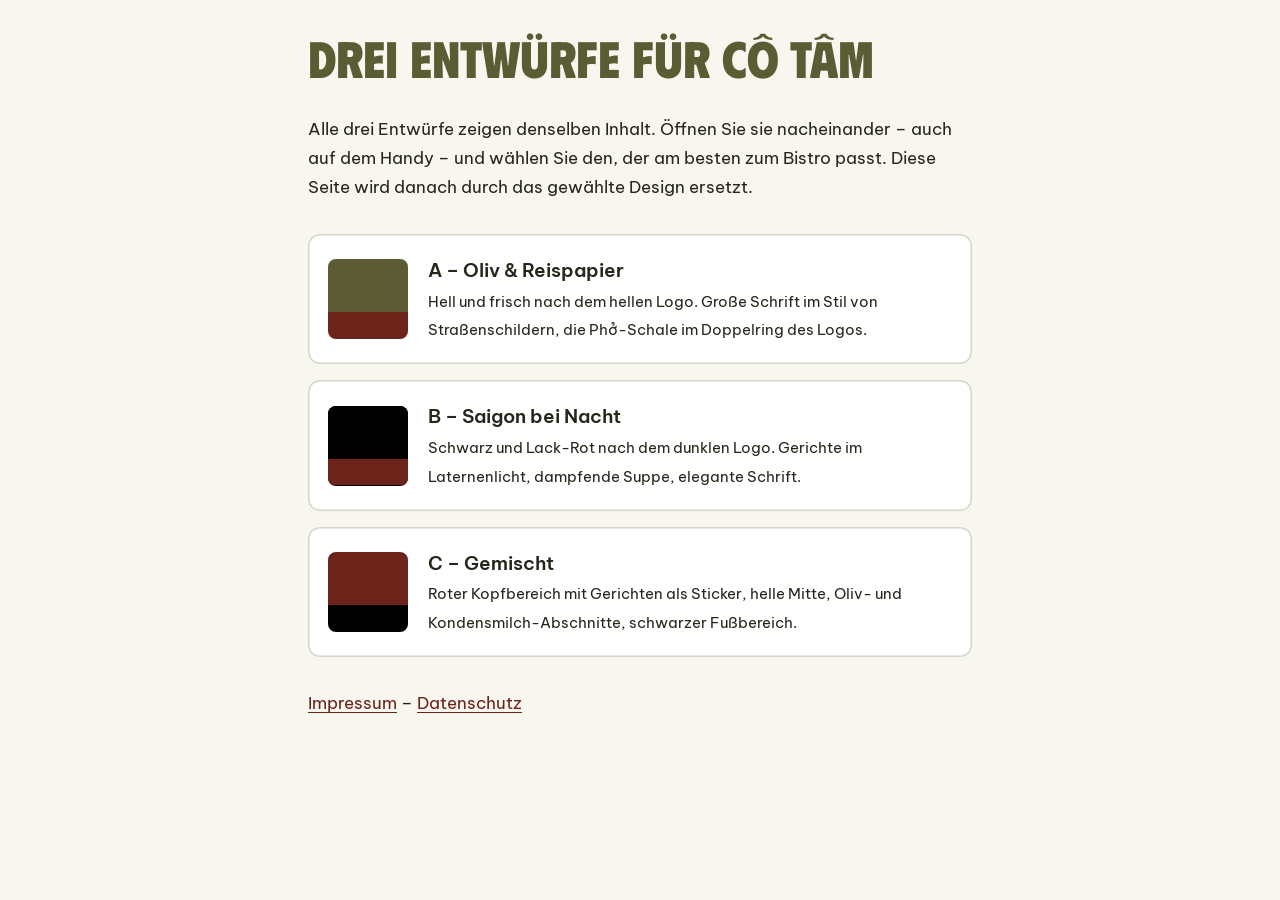
==== index.html @ cb51f231 "first commit" ====
<!DOCTYPE html>
<html lang="de">
<head>
  <meta charset="utf-8">
  <meta name="viewport" content="width=device-width, initial-scale=1">
  <title>Cô Tâm – Designauswahl</title>
  <meta name="robots" content="noindex">
  <link rel="icon" href="shared/img/brand/favicon.png">
  <link rel="stylesheet" href="shared/fonts/fonts.css">
  <link rel="stylesheet" href="shared/legal.css">
  <style>
    .choices { list-style: none; padding: 0; margin: 2rem 0; display: grid; gap: 1rem; }
    .choices a { display: grid; grid-template-columns: 5rem 1fr; gap: 1.25rem; align-items: center; padding: 1.25rem; background: #fff; border-radius: 12px; text-decoration: none; color: inherit; box-shadow: inset 0 0 0 1.5px rgb(92 92 52 / .25); }
    .choices a:hover { box-shadow: inset 0 0 0 2px #5C5C34; }
    .swatch { height: 5rem; border-radius: 8px; display: grid; grid-template-rows: 2fr 1fr; overflow: hidden; }
    .choices strong { display: block; font-size: 1.2rem; color: #26261A; }
    .choices span.desc { font-size: .95rem; }
  </style>
</head>
<body>
  <main class="wrap">
    <h1>Drei Entwürfe für Cô Tâm</h1>
    <p>Alle drei Entwürfe zeigen denselben Inhalt. Öffnen Sie sie nacheinander – auch auf dem Handy – und wählen Sie den, der am besten zum Bistro passt. Diese Seite wird danach durch das gewählte Design ersetzt.</p>
    <ul class="choices">
      <li><a href="design-a-olive/">
        <span class="swatch" style="background:#F1F2E6"><i style="background:#5C5C34"></i><i style="background:#6B231A"></i></span>
        <span><strong>A – Oliv &amp; Reispapier</strong><span class="desc">Hell und frisch nach dem hellen Logo. Große Schrift im Stil von Straßenschildern, die Phở-Schale im Doppelring des Logos.</span></span>
      </a></li>
      <li><a href="design-b-dark/">
        <span class="swatch" style="background:#000"><i style="background:#000"></i><i style="background:#6B231A"></i></span>
        <span><strong>B – Saigon bei Nacht</strong><span class="desc">Schwarz und Lack-Rot nach dem dunklen Logo. Gerichte im Laternenlicht, dampfende Suppe, elegante Schrift.</span></span>
      </a></li>
      <li><a href="design-c-mixed/">
        <span class="swatch" style="background:#FBFAF6"><i style="background:#6B231A"></i><i style="background:#000"></i></span>
        <span><strong>C – Gemischt</strong><span class="desc">Roter Kopfbereich mit Gerichten als Sticker, helle Mitte, Oliv- und Kondensmilch-Abschnitte, schwarzer Fußbereich.</span></span>
      </a></li>
    </ul>
    <p><a href="impressum.html">Impressum</a> – <a href="datenschutz.html">Datenschutz</a></p>
  </main>
</body>
</html>
---- shared/fonts/fonts.css ----
/* Self-hosted webfonts (SIL Open Font License) — no external requests (DSGVO). */
@font-face { font-family: 'Alegreya'; font-style: italic; font-weight: 400; font-display: swap; src: url('./alegreya-latin-400-italic.woff2') format('woff2'); unicode-range: U+0000-00FF, U+0131, U+0152-0153, U+02BB-02BC, U+02C6, U+02DA, U+02DC, U+0304, U+0308, U+0329, U+2000-206F, U+20AC, U+2122, U+2191, U+2193, U+2212, U+2215, U+FEFF, U+FFFD; }
@font-face { font-family: 'Alegreya'; font-style: italic; font-weight: 400; font-display: swap; src: url('./alegreya-vietnamese-400-italic.woff2') format('woff2'); unicode-range: U+0102-0103, U+0110-0111, U+0128-0129, U+0168-0169, U+01A0-01A1, U+01AF-01B0, U+0300-0301, U+0303-0304, U+0308-0309, U+0323, U+0329, U+1EA0-1EF9, U+20AB; }
@font-face { font-family: 'Alegreya'; font-style: normal; font-weight: 400; font-display: swap; src: url('./alegreya-latin-400-normal.woff2') format('woff2'); unicode-range: U+0000-00FF, U+0131, U+0152-0153, U+02BB-02BC, U+02C6, U+02DA, U+02DC, U+0304, U+0308, U+0329, U+2000-206F, U+20AC, U+2122, U+2191, U+2193, U+2212, U+2215, U+FEFF, U+FFFD; }
@font-face { font-family: 'Alegreya'; font-style: normal; font-weight: 400; font-display: swap; src: url('./alegreya-vietnamese-400-normal.woff2') format('woff2'); unicode-range: U+0102-0103, U+0110-0111, U+0128-0129, U+0168-0169, U+01A0-01A1, U+01AF-01B0, U+0300-0301, U+0303-0304, U+0308-0309, U+0323, U+0329, U+1EA0-1EF9, U+20AB; }
@font-face { font-family: 'Alegreya'; font-style: normal; font-weight: 700; font-display: swap; src: url('./alegreya-latin-700-normal.woff2') format('woff2'); unicode-range: U+0000-00FF, U+0131, U+0152-0153, U+02BB-02BC, U+02C6, U+02DA, U+02DC, U+0304, U+0308, U+0329, U+2000-206F, U+20AC, U+2122, U+2191, U+2193, U+2212, U+2215, U+FEFF, U+FFFD; }
@font-face { font-family: 'Alegreya'; font-style: normal; font-weight: 700; font-display: swap; src: url('./alegreya-vietnamese-700-normal.woff2') format('woff2'); unicode-range: U+0102-0103, U+0110-0111, U+0128-0129, U+0168-0169, U+01A0-01A1, U+01AF-01B0, U+0300-0301, U+0303-0304, U+0308-0309, U+0323, U+0329, U+1EA0-1EF9, U+20AB; }
@font-face { font-family: 'Alegreya Sans'; font-style: normal; font-weight: 400; font-display: swap; src: url('./alegreya-sans-latin-400-normal.woff2') format('woff2'); unicode-range: U+0000-00FF, U+0131, U+0152-0153, U+02BB-02BC, U+02C6, U+02DA, U+02DC, U+0304, U+0308, U+0329, U+2000-206F, U+20AC, U+2122, U+2191, U+2193, U+2212, U+2215, U+FEFF, U+FFFD; }
@font-face { font-family: 'Alegreya Sans'; font-style: normal; font-weight: 400; font-display: swap; src: url('./alegreya-sans-vietnamese-400-normal.woff2') format('woff2'); unicode-range: U+0102-0103, U+0110-0111, U+0128-0129, U+0168-0169, U+01A0-01A1, U+01AF-01B0, U+0300-0301, U+0303-0304, U+0308-0309, U+0323, U+0329, U+1EA0-1EF9, U+20AB; }
@font-face { font-family: 'Alegreya Sans'; font-style: normal; font-weight: 500; font-display: swap; src: url('./alegreya-sans-latin-500-normal.woff2') format('woff2'); unicode-range: U+0000-00FF, U+0131, U+0152-0153, U+02BB-02BC, U+02C6, U+02DA, U+02DC, U+0304, U+0308, U+0329, U+2000-206F, U+20AC, U+2122, U+2191, U+2193, U+2212, U+2215, U+FEFF, U+FFFD; }
@font-face { font-family: 'Alegreya Sans'; font-style: normal; font-weight: 500; font-display: swap; src: url('./alegreya-sans-vietnamese-500-normal.woff2') format('woff2'); unicode-range: U+0102-0103, U+0110-0111, U+0128-0129, U+0168-0169, U+01A0-01A1, U+01AF-01B0, U+0300-0301, U+0303-0304, U+0308-0309, U+0323, U+0329, U+1EA0-1EF9, U+20AB; }
@font-face { font-family: 'Alegreya Sans'; font-style: normal; font-weight: 700; font-display: swap; src: url('./alegreya-sans-latin-700-normal.woff2') format('woff2'); unicode-range: U+0000-00FF, U+0131, U+0152-0153, U+02BB-02BC, U+02C6, U+02DA, U+02DC, U+0304, U+0308, U+0329, U+2000-206F, U+20AC, U+2122, U+2191, U+2193, U+2212, U+2215, U+FEFF, U+FFFD; }
@font-face { font-family: 'Alegreya Sans'; font-style: normal; font-weight: 700; font-display: swap; src: url('./alegreya-sans-vietnamese-700-normal.woff2') format('woff2'); unicode-range: U+0102-0103, U+0110-0111, U+0128-0129, U+0168-0169, U+01A0-01A1, U+01AF-01B0, U+0300-0301, U+0303-0304, U+0308-0309, U+0323, U+0329, U+1EA0-1EF9, U+20AB; }
@font-face { font-family: 'Be Vietnam Pro'; font-style: italic; font-weight: 400; font-display: swap; src: url('./be-vietnam-pro-latin-400-italic.woff2') format('woff2'); unicode-range: U+0000-00FF, U+0131, U+0152-0153, U+02BB-02BC, U+02C6, U+02DA, U+02DC, U+0304, U+0308, U+0329, U+2000-206F, U+20AC, U+2122, U+2191, U+2193, U+2212, U+2215, U+FEFF, U+FFFD; }
@font-face { font-family: 'Be Vietnam Pro'; font-style: italic; font-weight: 400; font-display: swap; src: url('./be-vietnam-pro-vietnamese-400-italic.woff2') format('woff2'); unicode-range: U+0102-0103, U+0110-0111, U+0128-0129, U+0168-0169, U+01A0-01A1, U+01AF-01B0, U+0300-0301, U+0303-0304, U+0308-0309, U+0323, U+0329, U+1EA0-1EF9, U+20AB; }
@font-face { font-family: 'Be Vietnam Pro'; font-style: normal; font-weight: 400; font-display: swap; src: url('./be-vietnam-pro-latin-400-normal.woff2') format('woff2'); unicode-range: U+0000-00FF, U+0131, U+0152-0153, U+02BB-02BC, U+02C6, U+02DA, U+02DC, U+0304, U+0308, U+0329, U+2000-206F, U+20AC, U+2122, U+2191, U+2193, U+2212, U+2215, U+FEFF, U+FFFD; }
@font-face { font-family: 'Be Vietnam Pro'; font-style: normal; font-weight: 400; font-display: swap; src: url('./be-vietnam-pro-vietnamese-400-normal.woff2') format('woff2'); unicode-range: U+0102-0103, U+0110-0111, U+0128-0129, U+0168-0169, U+01A0-01A1, U+01AF-01B0, U+0300-0301, U+0303-0304, U+0308-0309, U+0323, U+0329, U+1EA0-1EF9, U+20AB; }
@font-face { font-family: 'Be Vietnam Pro'; font-style: normal; font-weight: 600; font-display: swap; src: url('./be-vietnam-pro-latin-600-normal.woff2') format('woff2'); unicode-range: U+0000-00FF, U+0131, U+0152-0153, U+02BB-02BC, U+02C6, U+02DA, U+02DC, U+0304, U+0308, U+0329, U+2000-206F, U+20AC, U+2122, U+2191, U+2193, U+2212, U+2215, U+FEFF, U+FFFD; }
@font-face { font-family: 'Be Vietnam Pro'; font-style: normal; font-weight: 600; font-display: swap; src: url('./be-vietnam-pro-vietnamese-600-normal.woff2') format('woff2'); unicode-range: U+0102-0103, U+0110-0111, U+0128-0129, U+0168-0169, U+01A0-01A1, U+01AF-01B0, U+0300-0301, U+0303-0304, U+0308-0309, U+0323, U+0329, U+1EA0-1EF9, U+20AB; }
@font-face { font-family: 'Bricolage Grotesque'; font-style: normal; font-weight: 600; font-display: swap; src: url('./bricolage-grotesque-latin-600-normal.woff2') format('woff2'); unicode-range: U+0000-00FF, U+0131, U+0152-0153, U+02BB-02BC, U+02C6, U+02DA, U+02DC, U+0304, U+0308, U+0329, U+2000-206F, U+20AC, U+2122, U+2191, U+2193, U+2212, U+2215, U+FEFF, U+FFFD; }
@font-face { font-family: 'Bricolage Grotesque'; font-style: normal; font-weight: 600; font-display: swap; src: url('./bricolage-grotesque-vietnamese-600-normal.woff2') format('woff2'); unicode-range: U+0102-0103, U+0110-0111, U+0128-0129, U+0168-0169, U+01A0-01A1, U+01AF-01B0, U+0300-0301, U+0303-0304, U+0308-0309, U+0323, U+0329, U+1EA0-1EF9, U+20AB; }
@font-face { font-family: 'Bricolage Grotesque'; font-style: normal; font-weight: 800; font-display: swap; src: url('./bricolage-grotesque-latin-800-normal.woff2') format('woff2'); unicode-range: U+0000-00FF, U+0131, U+0152-0153, U+02BB-02BC, U+02C6, U+02DA, U+02DC, U+0304, U+0308, U+0329, U+2000-206F, U+20AC, U+2122, U+2191, U+2193, U+2212, U+2215, U+FEFF, U+FFFD; }
@font-face { font-family: 'Bricolage Grotesque'; font-style: normal; font-weight: 800; font-display: swap; src: url('./bricolage-grotesque-vietnamese-800-normal.woff2') format('woff2'); unicode-range: U+0102-0103, U+0110-0111, U+0128-0129, U+0168-0169, U+01A0-01A1, U+01AF-01B0, U+0300-0301, U+0303-0304, U+0308-0309, U+0323, U+0329, U+1EA0-1EF9, U+20AB; }
@font-face { font-family: 'Literata'; font-style: italic; font-weight: 400; font-display: swap; src: url('./literata-latin-400-italic.woff2') format('woff2'); unicode-range: U+0000-00FF, U+0131, U+0152-0153, U+02BB-02BC, U+02C6, U+02DA, U+02DC, U+0304, U+0308, U+0329, U+2000-206F, U+20AC, U+2122, U+2191, U+2193, U+2212, U+2215, U+FEFF, U+FFFD; }
@font-face { font-family: 'Literata'; font-style: italic; font-weight: 400; font-display: swap; src: url('./literata-vietnamese-400-italic.woff2') format('woff2'); unicode-range: U+0102-0103, U+0110-0111, U+0128-0129, U+0168-0169, U+01A0-01A1, U+01AF-01B0, U+0300-0301, U+0303-0304, U+0308-0309, U+0323, U+0329, U+1EA0-1EF9, U+20AB; }
@font-face { font-family: 'Literata'; font-style: normal; font-weight: 400; font-display: swap; src: url('./literata-latin-400-normal.woff2') format('woff2'); unicode-range: U+0000-00FF, U+0131, U+0152-0153, U+02BB-02BC, U+02C6, U+02DA, U+02DC, U+0304, U+0308, U+0329, U+2000-206F, U+20AC, U+2122, U+2191, U+2193, U+2212, U+2215, U+FEFF, U+FFFD; }
@font-face { font-family: 'Literata'; font-style: normal; font-weight: 400; font-display: swap; src: url('./literata-vietnamese-400-normal.woff2') format('woff2'); unicode-range: U+0102-0103, U+0110-0111, U+0128-0129, U+0168-0169, U+01A0-01A1, U+01AF-01B0, U+0300-0301, U+0303-0304, U+0308-0309, U+0323, U+0329, U+1EA0-1EF9, U+20AB; }
@font-face { font-family: 'Literata'; font-style: normal; font-weight: 600; font-display: swap; src: url('./literata-latin-600-normal.woff2') format('woff2'); unicode-range: U+0000-00FF, U+0131, U+0152-0153, U+02BB-02BC, U+02C6, U+02DA, U+02DC, U+0304, U+0308, U+0329, U+2000-206F, U+20AC, U+2122, U+2191, U+2193, U+2212, U+2215, U+FEFF, U+FFFD; }
@font-face { font-family: 'Literata'; font-style: normal; font-weight: 600; font-display: swap; src: url('./literata-vietnamese-600-normal.woff2') format('woff2'); unicode-range: U+0102-0103, U+0110-0111, U+0128-0129, U+0168-0169, U+01A0-01A1, U+01AF-01B0, U+0300-0301, U+0303-0304, U+0308-0309, U+0323, U+0329, U+1EA0-1EF9, U+20AB; }
@font-face { font-family: 'Phudu'; font-style: normal; font-weight: 600; font-display: swap; src: url('./phudu-latin-600-normal.woff2') format('woff2'); unicode-range: U+0000-00FF, U+0131, U+0152-0153, U+02BB-02BC, U+02C6, U+02DA, U+02DC, U+0304, U+0308, U+0329, U+2000-206F, U+20AC, U+2122, U+2191, U+2193, U+2212, U+2215, U+FEFF, U+FFFD; }
@font-face { font-family: 'Phudu'; font-style: normal; font-weight: 600; font-display: swap; src: url('./phudu-vietnamese-600-normal.woff2') format('woff2'); unicode-range: U+0102-0103, U+0110-0111, U+0128-0129, U+0168-0169, U+01A0-01A1, U+01AF-01B0, U+0300-0301, U+0303-0304, U+0308-0309, U+0323, U+0329, U+1EA0-1EF9, U+20AB; }
@font-face { font-family: 'Phudu'; font-style: normal; font-weight: 800; font-display: swap; src: url('./phudu-latin-800-normal.woff2') format('woff2'); unicode-range: U+0000-00FF, U+0131, U+0152-0153, U+02BB-02BC, U+02C6, U+02DA, U+02DC, U+0304, U+0308, U+0329, U+2000-206F, U+20AC, U+2122, U+2191, U+2193, U+2212, U+2215, U+FEFF, U+FFFD; }
@font-face { font-family: 'Phudu'; font-style: normal; font-weight: 800; font-display: swap; src: url('./phudu-vietnamese-800-normal.woff2') format('woff2'); unicode-range: U+0102-0103, U+0110-0111, U+0128-0129, U+0168-0169, U+01A0-01A1, U+01AF-01B0, U+0300-0301, U+0303-0304, U+0308-0309, U+0323, U+0329, U+1EA0-1EF9, U+20AB; }
---- shared/legal.css ----
/* Neutrales Layout für Impressum & Datenschutz (wird nach der Designwahl angepasst). */
:root { --olive: #5C5C34; --oxblood: #6B231A; --paper: #F7F7F0; --ink: #26261A; }
*, *::before, *::after { box-sizing: border-box; }
body { margin: 0; background: var(--paper); color: var(--ink); font: 400 1.0625rem/1.7 'Be Vietnam Pro', system-ui, sans-serif; }
.wrap { max-width: 44rem; margin: 0 auto; padding: 2rem 1.25rem 5rem; }
.back { display: inline-flex; align-items: center; gap: .6rem; color: var(--olive); font-weight: 600; text-decoration: none; margin-bottom: 2.5rem; }
.back::before {
  content: ''; width: 2.5rem; aspect-ratio: 1; background: var(--olive);
  -webkit-mask: url('img/brand/logo-weiss.webp') center / contain no-repeat; mask: url('img/brand/logo-weiss.webp') center / contain no-repeat;
}
h1 { font: 800 clamp(2.2rem, 6vw, 3.2rem)/1 'Phudu', sans-serif; color: var(--olive); margin: 0 0 2rem; }
h2 { font-size: 1.2rem; margin: 2.5rem 0 .5rem; color: var(--olive); }
p, ul { margin: 0 0 1em; }
a { color: var(--oxblood); text-underline-offset: .2em; }
.todo { background: #FFF1B8; padding: 0 .3em; border-radius: 3px; font-style: italic; }
.hint { border-left: 4px solid var(--oxblood); padding: .75rem 1rem; background: #fff; font-size: .95rem; margin-bottom: 2rem; }
:focus-visible { outline: 3px solid var(--oxblood); outline-offset: 3px; }
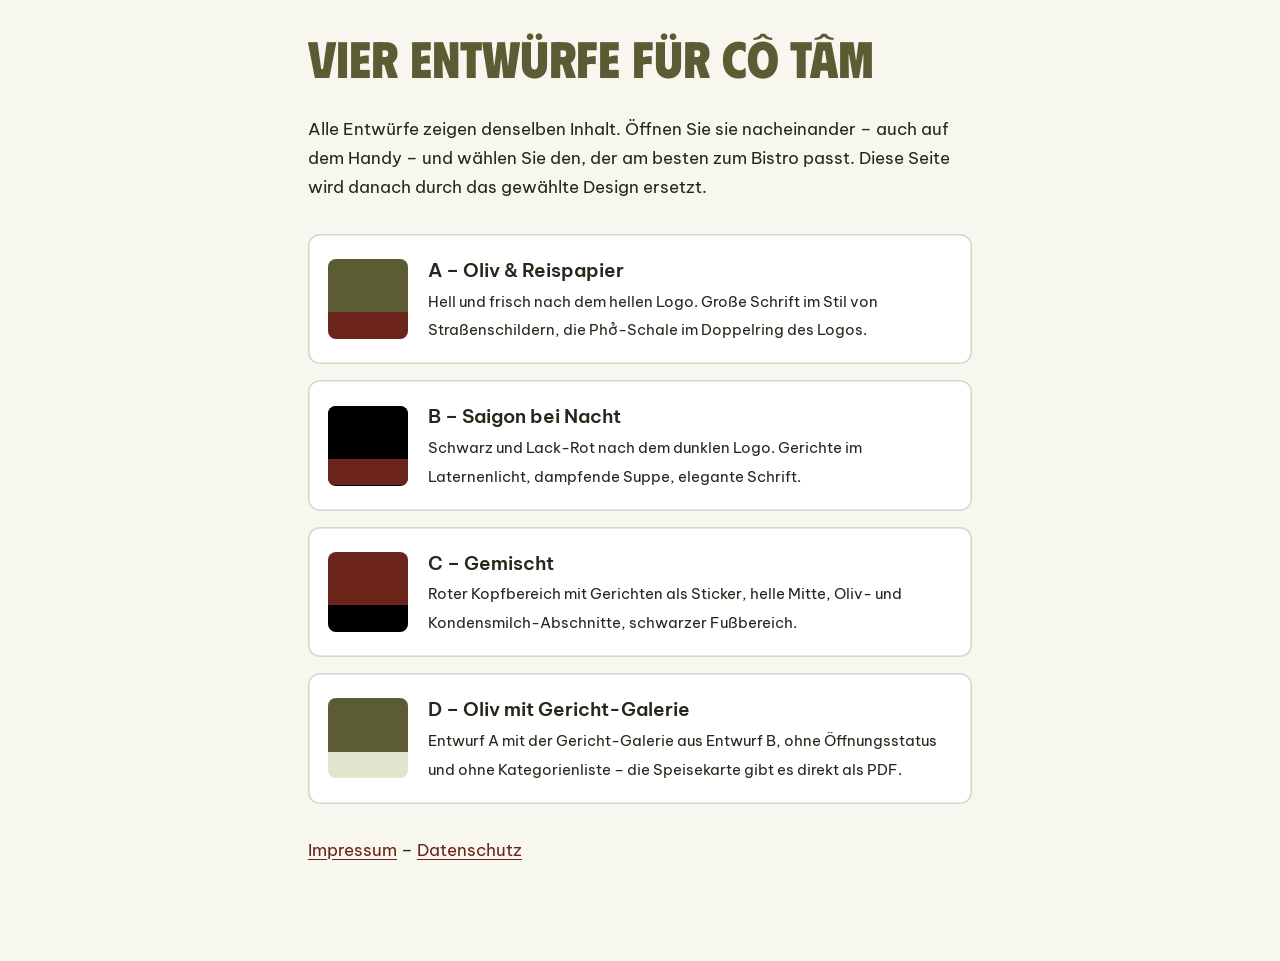
==== commit 761ffae0: "Add design D: design A with B's dish grid, mobile-first header - design-d/: copy of design A without" ====
--- a/index.html
+++ b/index.html
@@ -19,8 +19,8 @@
 </head>
 <body>
   <main class="wrap">
-    <h1>Drei Entwürfe für Cô Tâm</h1>
-    <p>Alle drei Entwürfe zeigen denselben Inhalt. Öffnen Sie sie nacheinander – auch auf dem Handy – und wählen Sie den, der am besten zum Bistro passt. Diese Seite wird danach durch das gewählte Design ersetzt.</p>
+    <h1>Vier Entwürfe für Cô Tâm</h1>
+    <p>Alle Entwürfe zeigen denselben Inhalt. Öffnen Sie sie nacheinander – auch auf dem Handy – und wählen Sie den, der am besten zum Bistro passt. Diese Seite wird danach durch das gewählte Design ersetzt.</p>
     <ul class="choices">
       <li><a href="design-a-olive/">
         <span class="swatch" style="background:#F1F2E6"><i style="background:#5C5C34"></i><i style="background:#6B231A"></i></span>
@@ -34,6 +34,10 @@
         <span class="swatch" style="background:#FBFAF6"><i style="background:#6B231A"></i><i style="background:#000"></i></span>
         <span><strong>C – Gemischt</strong><span class="desc">Roter Kopfbereich mit Gerichten als Sticker, helle Mitte, Oliv- und Kondensmilch-Abschnitte, schwarzer Fußbereich.</span></span>
       </a></li>
+      <li><a href="design-d/">
+        <span class="swatch" style="background:#F1F2E6"><i style="background:#5C5C34"></i><i style="background:#E3E5CF"></i></span>
+        <span><strong>D – Oliv mit Gericht-Galerie</strong><span class="desc">Entwurf A mit der Gericht-Galerie aus Entwurf B, ohne Öffnungsstatus und ohne Kategorienliste – die Speisekarte gibt es direkt als PDF.</span></span>
+      </a></li>
     </ul>
     <p><a href="impressum.html">Impressum</a> – <a href="datenschutz.html">Datenschutz</a></p>
   </main>
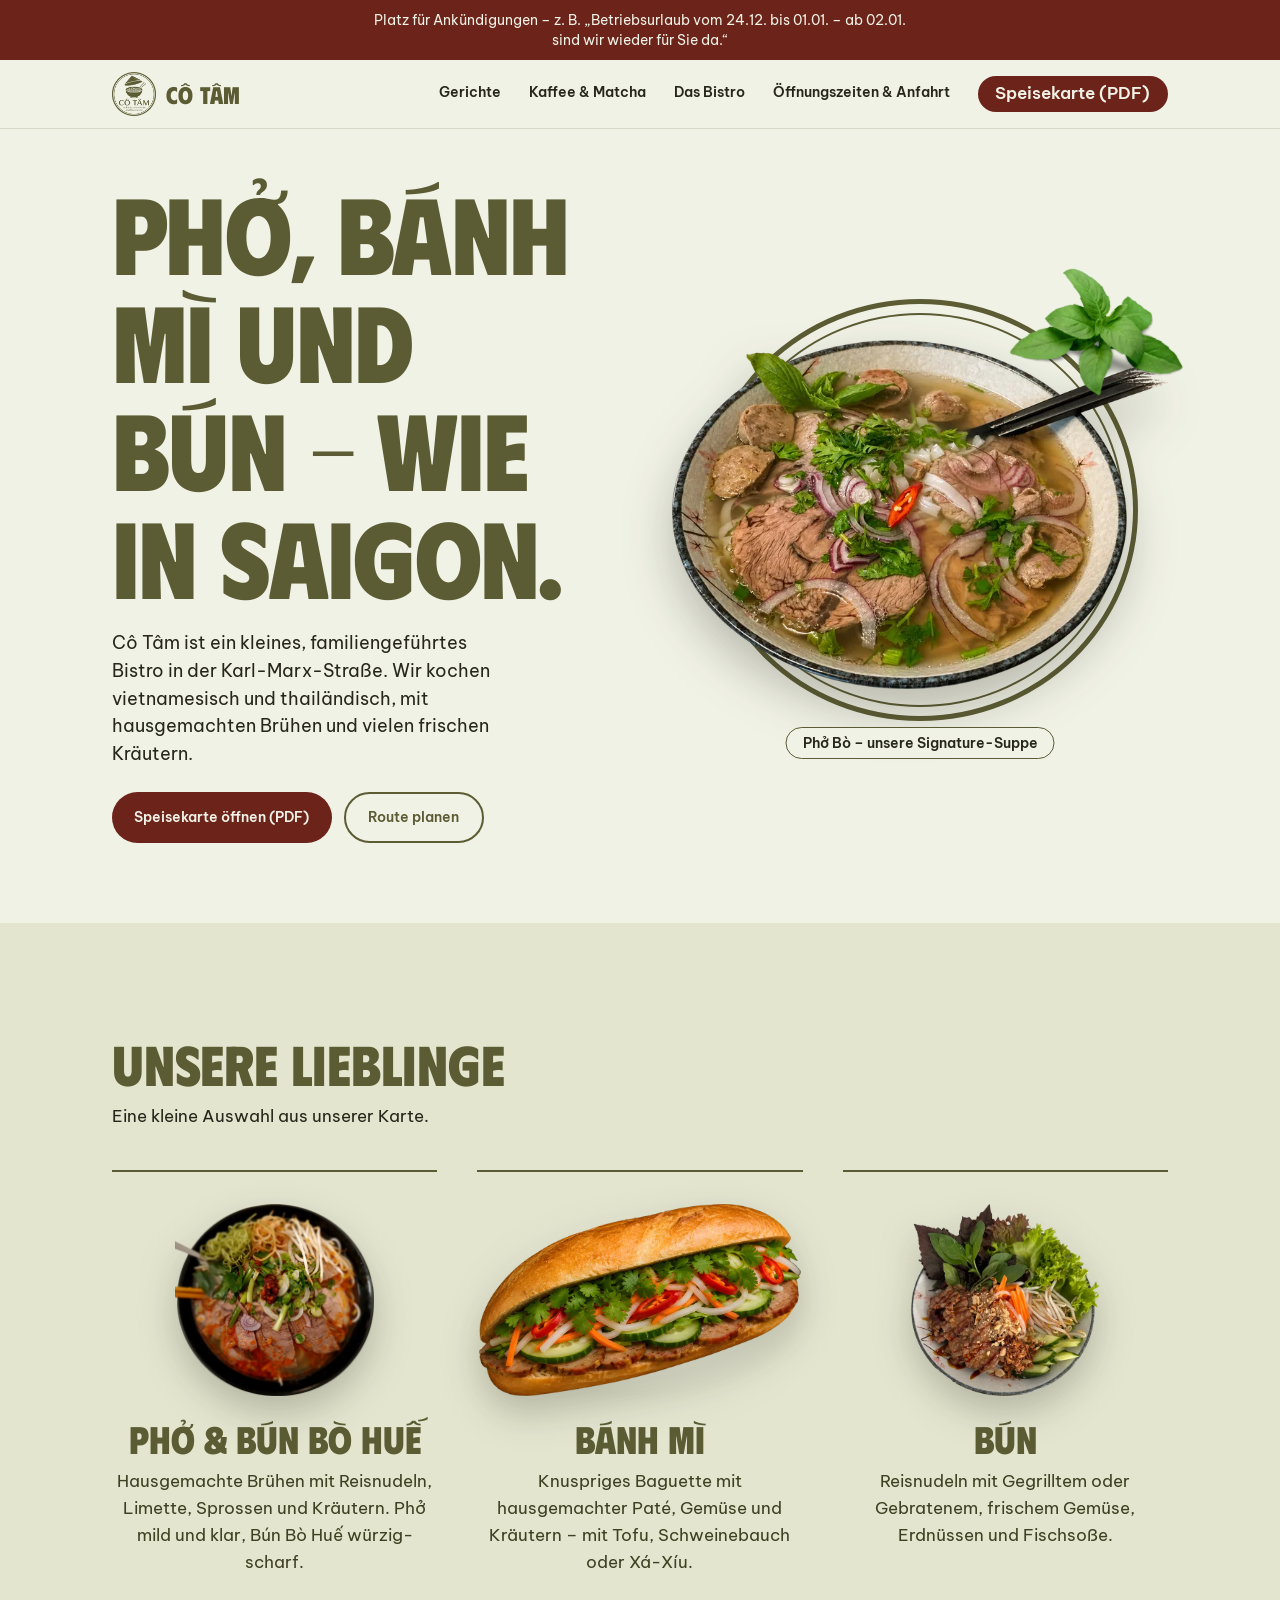
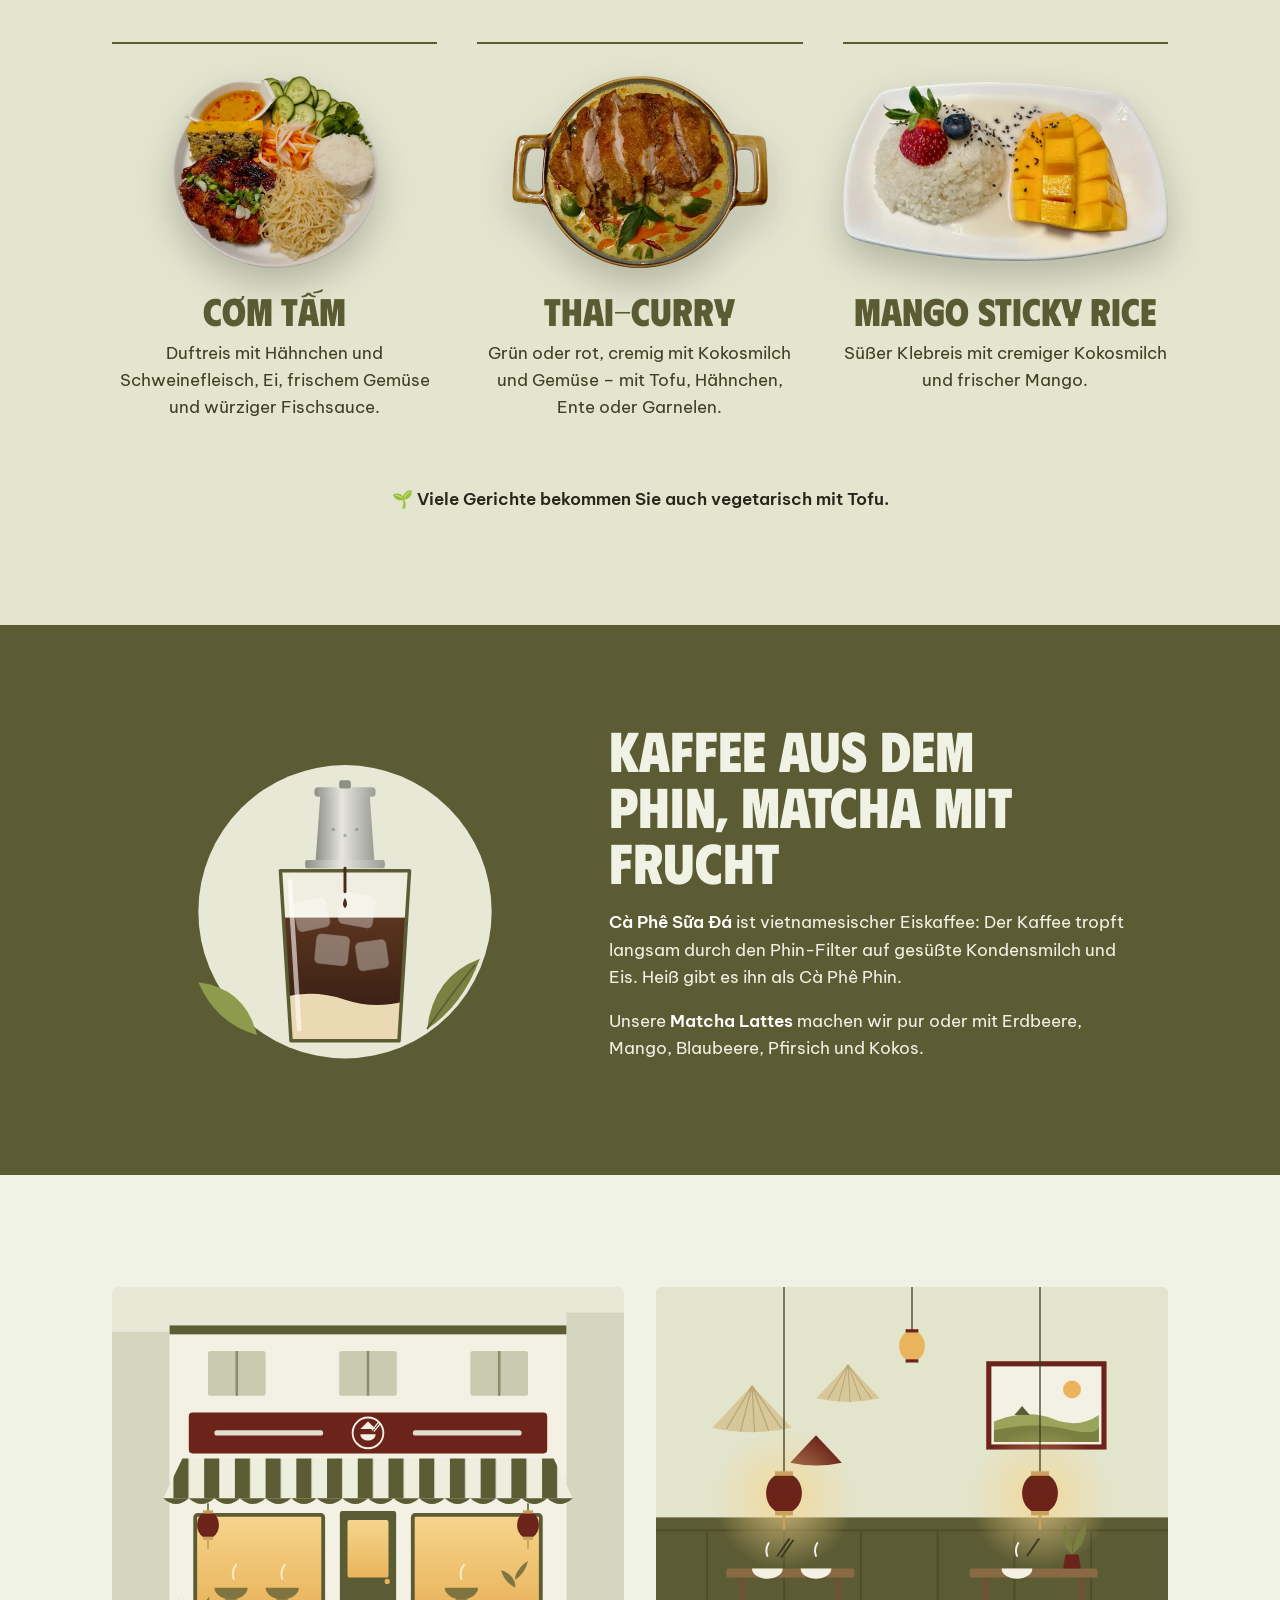
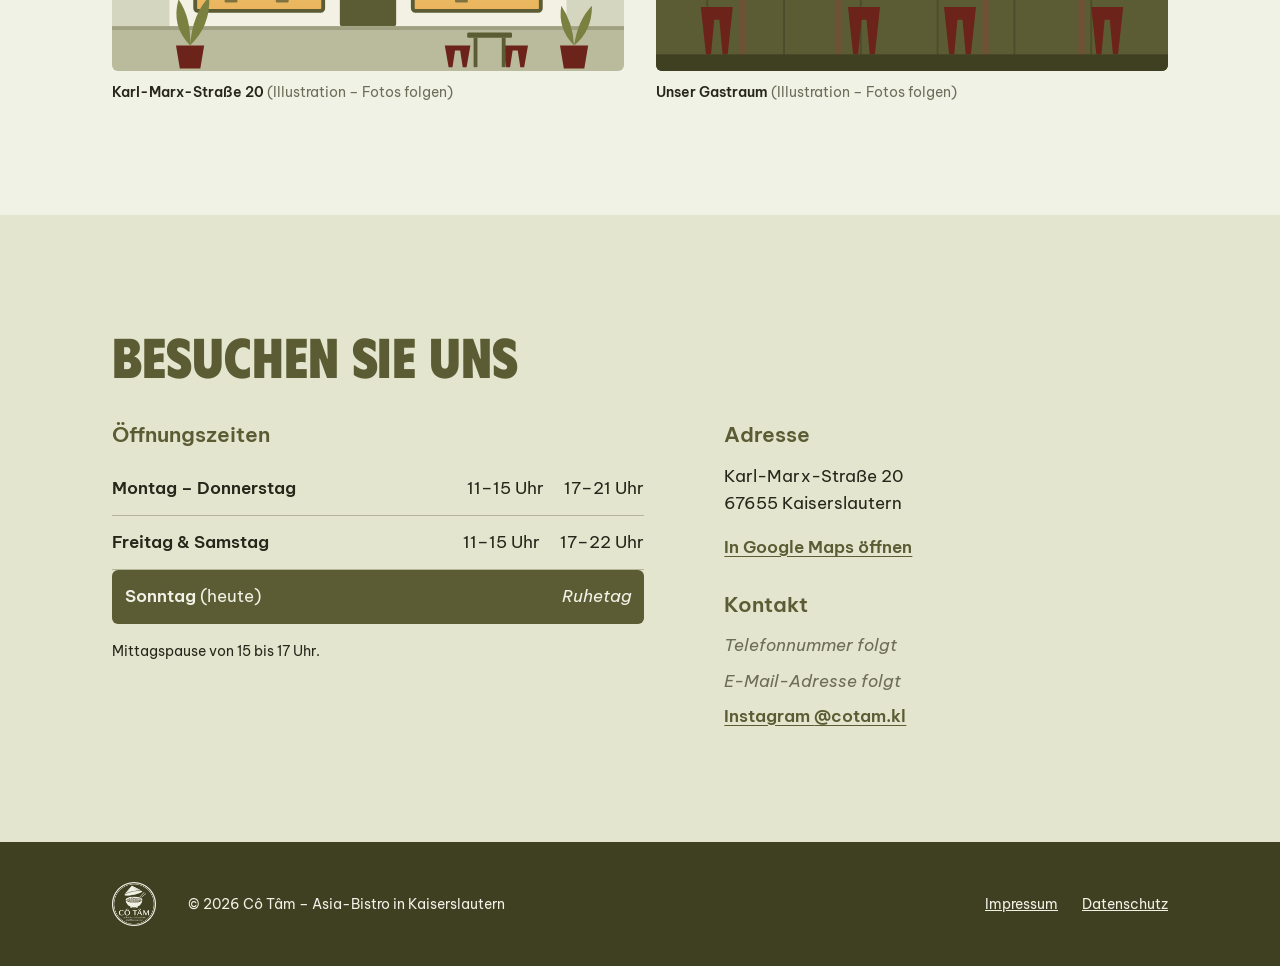
==== commit 3d0ea763: "Chose design D, refactor files" ====
--- a/index.html
+++ b/index.html
@@ -3,43 +3,157 @@
 <head>
   <meta charset="utf-8">
   <meta name="viewport" content="width=device-width, initial-scale=1">
-  <title>Cô Tâm – Designauswahl</title>
-  <meta name="robots" content="noindex">
-  <link rel="icon" href="shared/img/brand/favicon.png">
-  <link rel="stylesheet" href="shared/fonts/fonts.css">
-  <link rel="stylesheet" href="shared/legal.css">
-  <style>
-    .choices { list-style: none; padding: 0; margin: 2rem 0; display: grid; gap: 1rem; }
-    .choices a { display: grid; grid-template-columns: 5rem 1fr; gap: 1.25rem; align-items: center; padding: 1.25rem; background: #fff; border-radius: 12px; text-decoration: none; color: inherit; box-shadow: inset 0 0 0 1.5px rgb(92 92 52 / .25); }
-    .choices a:hover { box-shadow: inset 0 0 0 2px #5C5C34; }
-    .swatch { height: 5rem; border-radius: 8px; display: grid; grid-template-rows: 2fr 1fr; overflow: hidden; }
-    .choices strong { display: block; font-size: 1.2rem; color: #26261A; }
-    .choices span.desc { font-size: .95rem; }
-  </style>
+  <title>Cô Tâm – Vietnamesische & Thailändische Küche in Kaiserslautern</title>
+  <meta name="description" content="Cô Tâm ist ein familiengeführtes Asia-Bistro in Kaiserslautern: Phở, Bánh Mì, Bún und Thai-Klassiker, gekocht von Vietnamesen aus Saigon. Karl-Marx-Straße 20.">
+  <meta name="theme-color" content="#5C5C34">
+  <link rel="icon" href="assets/img/brand/favicon.png">
+  <link rel="preload" href="assets/fonts/phudu-latin-800-normal.woff2" as="font" type="font/woff2" crossorigin>
+  <link rel="stylesheet" href="assets/fonts/fonts.css">
+  <link rel="stylesheet" href="assets/style.css">
+  <script>document.documentElement.classList.add('js');</script>
+  <script src="assets/site-data.js" defer></script>
+  <script src="assets/site.js" defer></script>
+  <script src="assets/nav.js" defer></script>
 </head>
 <body>
-  <main class="wrap">
-    <h1>Vier Entwürfe für Cô Tâm</h1>
-    <p>Alle Entwürfe zeigen denselben Inhalt. Öffnen Sie sie nacheinander – auch auf dem Handy – und wählen Sie den, der am besten zum Bistro passt. Diese Seite wird danach durch das gewählte Design ersetzt.</p>
-    <ul class="choices">
-      <li><a href="design-a-olive/">
-        <span class="swatch" style="background:#F1F2E6"><i style="background:#5C5C34"></i><i style="background:#6B231A"></i></span>
-        <span><strong>A – Oliv &amp; Reispapier</strong><span class="desc">Hell und frisch nach dem hellen Logo. Große Schrift im Stil von Straßenschildern, die Phở-Schale im Doppelring des Logos.</span></span>
-      </a></li>
-      <li><a href="design-b-dark/">
-        <span class="swatch" style="background:#000"><i style="background:#000"></i><i style="background:#6B231A"></i></span>
-        <span><strong>B – Saigon bei Nacht</strong><span class="desc">Schwarz und Lack-Rot nach dem dunklen Logo. Gerichte im Laternenlicht, dampfende Suppe, elegante Schrift.</span></span>
-      </a></li>
-      <li><a href="design-c-mixed/">
-        <span class="swatch" style="background:#FBFAF6"><i style="background:#6B231A"></i><i style="background:#000"></i></span>
-        <span><strong>C – Gemischt</strong><span class="desc">Roter Kopfbereich mit Gerichten als Sticker, helle Mitte, Oliv- und Kondensmilch-Abschnitte, schwarzer Fußbereich.</span></span>
-      </a></li>
-      <li><a href="design-d/">
-        <span class="swatch" style="background:#F1F2E6"><i style="background:#5C5C34"></i><i style="background:#E3E5CF"></i></span>
-        <span><strong>D – Oliv mit Gericht-Galerie</strong><span class="desc">Entwurf A mit der Gericht-Galerie aus Entwurf B, ohne Öffnungsstatus und ohne Kategorienliste – die Speisekarte gibt es direkt als PDF.</span></span>
-      </a></li>
+  <a class="skip" href="#inhalt">Zum Inhalt springen</a>
+
+  <aside class="notice" data-announcement hidden>
+    <p data-announcement-text></p>
+  </aside>
+
+  <header class="top-bar">
+    <div class="top">
+      <a class="brand" href="#inhalt" aria-label="Cô Tâm – zum Seitenanfang">
+        <span class="brand-mark" aria-hidden="true"></span>
+        <span class="brand-name">Cô Tâm</span>
+      </a>
+      <button class="nav-toggle" type="button" aria-expanded="false" aria-controls="hauptnav">
+        <span class="bars" aria-hidden="true"></span>
+        <span class="nav-toggle-label">Menü</span>
+      </button>
+      <nav class="main-nav" id="hauptnav" aria-label="Hauptnavigation">
+        <ul>
+          <li><a href="#gerichte">Gerichte</a></li>
+          <li><a href="#getraenke">Kaffee &amp; Matcha</a></li>
+          <li><a href="#bistro">Das Bistro</a></li>
+          <li><a href="#besuch">Öffnungszeiten &amp; Anfahrt</a></li>
+          <li class="nav-pdf"><a data-menu-pdf href="resources/Speisekarte.pdf" target="_blank" rel="noopener">Speisekarte (PDF)</a></li>
+        </ul>
+      </nav>
+    </div>
+  </header>
+
+  <main id="inhalt">
+    <section class="hero" aria-labelledby="hero-title">
+      <div class="hero-text">
+        <h1 id="hero-title">Phở, Bánh Mì und Bún – wie in Saigon.</h1>
+        <p class="lede">Cô Tâm ist ein kleines, familiengeführtes Bistro in der Karl-Marx-Straße. Wir kochen vietnamesisch und thailändisch, mit hausgemachten Brühen und vielen frischen Kräutern.</p>
+        <div class="actions">
+          <a class="btn btn-solid" data-menu-pdf href="resources/Speisekarte.pdf" target="_blank" rel="noopener">Speisekarte öffnen (PDF)</a>
+          <a class="btn btn-line" data-maps href="#" target="_blank" rel="noopener">Route planen</a>
+        </div>
+      </div>
+      <figure class="hero-bowl">
+        <img src="assets/img/food/pho-bo.webp" width="688" height="485" alt="Eine Schale Phở Bò mit Rinderfilet, Zwiebeln, Chili und Kräutern, daneben Stäbchen" loading="lazy">
+        <img class="leaf" src="assets/img/food/basilikum.webp" width="900" height="602" alt="" aria-hidden="true" loading="lazy">
+        <figcaption>Phở Bò – unsere Signature-Suppe</figcaption>
+      </figure>
+    </section>
+
+    <section class="dishes" id="gerichte" aria-labelledby="dishes-title">
+      <header class="section-head">
+        <h2 id="dishes-title">Unsere Lieblinge</h2>
+        <p>Eine kleine Auswahl aus unserer Karte.</p>
+      </header>
+      <ul class="dish-grid">
+        <li class="dish">
+          <img src="assets/img/food/bun-bo-hue.webp" width="807" height="777" alt="Bún Bò Huế: rote, würzige Nudelsuppe mit Rindfleisch und Kräutern" loading="lazy">
+          <h3>Phở &amp; Bún Bò Huế</h3>
+          <p>Hausgemachte Brühen mit Reisnudeln, Limette, Sprossen und Kräutern. Phở mild und klar, Bún Bò Huế würzig-scharf.</p>
+        </li>
+        <li class="dish">
+          <img src="assets/img/food/banh-mi.webp" width="900" height="537" alt="Bánh Mì: knuspriges Baguette mit Fleisch, Gemüse und Koriander" loading="lazy">
+          <h3>Bánh Mì</h3>
+          <p>Knuspriges Baguette mit hausgemachter Paté, Gemüse und Kräutern – mit Tofu, Schweinebauch oder Xá-Xíu.</p>
+        </li>
+        <li class="dish">
+          <img src="assets/img/food/bun-bo-nam-bo.webp" width="510" height="520" alt="Bún Bò Nam Bộ: Reisnudeln mit gebratenem Rindfleisch, Kräutern und Erdnüssen" loading="lazy">
+          <h3>Bún</h3>
+          <p>Reisnudeln mit Gegrilltem oder Gebratenem, frischem Gemüse, Erdnüssen und Fischsoße.</p>
+        </li>
+        <li class="dish">
+          <img src="assets/img/food/com-tam.webp" width="527" height="491" alt="Cơm Tấm: Reis mit gegrilltem Fleisch, Spiegelei und Gemüse" loading="lazy">
+          <h3>Cơm Tấm</h3>
+          <p>Duftreis mit Hähnchen und Schweinefleisch, Ei, frischem Gemüse und würziger Fischsauce.</p>
+        </li>
+        <li class="dish">
+          <img src="assets/img/food/gruenes-curry.webp" width="512" height="383" alt="Grünes Thai-Curry mit knusprigem Hähnchen im Topf" loading="lazy">
+          <h3>Thai-Curry</h3>
+          <p>Grün oder rot, cremig mit Kokosmilch und Gemüse – mit Tofu, Hähnchen, Ente oder Garnelen.</p>
+        </li>
+        <li class="dish">
+          <img src="assets/img/food/mango-sticky-rice.webp" width="900" height="496" alt="Mango Sticky Rice: Klebreis mit Kokosmilch und Mangostücken" loading="lazy">
+          <h3>Mango Sticky Rice</h3>
+          <p>Süßer Klebreis mit cremiger Kokosmilch und frischer Mango.</p>
+        </li>
+      </ul>
+      <p class="veg"><span aria-hidden="true">🌱</span> Viele Gerichte bekommen Sie auch vegetarisch mit Tofu.</p>
+    </section>
+
+    <section class="drinks" id="getraenke" aria-labelledby="drinks-title">
+      <div class="drinks-art">
+        <img src="assets/img/art/phin.svg" width="600" height="600" alt="Illustration eines Phin-Filters, der Kaffee auf Eis und Kondensmilch tropft" loading="lazy">
+      </div>
+      <div class="drinks-text">
+        <h2 id="drinks-title">Kaffee aus dem Phin, Matcha mit Frucht</h2>
+        <p><strong>Cà Phê Sữa Đá</strong> ist vietnamesischer Eiskaffee: Der Kaffee tropft langsam durch den Phin-Filter auf gesüßte Kondensmilch und Eis. Heiß gibt es ihn als Cà Phê Phin.</p>
+        <p>Unsere <strong>Matcha Lattes</strong> machen wir pur oder mit Erdbeere, Mango, Blaubeere, Pfirsich und Kokos.</p>
+      </div>
+    </section>
+
+    <section class="place" id="bistro" aria-labelledby="place-title">
+      <h2 id="place-title" class="visually-hidden">Das Bistro</h2>
+      <figure>
+        <img src="assets/img/art/aussen.svg" width="800" height="600" alt="Illustration: das Bistro von außen mit gestreifter Markise und roten Laternen" loading="lazy">
+        <figcaption>Karl-Marx-Straße 20 <span>(Illustration – Fotos folgen)</span></figcaption>
+      </figure>
+      <figure>
+        <img src="assets/img/art/innen.svg" width="800" height="600" alt="Illustration: der Gastraum mit Laternen, Hüten an der Wand und Holztischen" loading="lazy">
+        <figcaption>Unser Gastraum <span>(Illustration – Fotos folgen)</span></figcaption>
+      </figure>
+    </section>
+
+    <section class="visit" id="besuch" aria-labelledby="visit-title">
+      <h2 id="visit-title">Besuchen Sie uns</h2>
+      <div class="visit-grid">
+        <div class="visit-hours">
+          <h3>Öffnungszeiten</h3>
+          <dl class="hours" data-hours></dl>
+          <p class="hours-note">Mittagspause von 15 bis 17 Uhr.</p>
+        </div>
+        <div class="visit-contact">
+          <h3>Adresse</h3>
+          <p data-address>Karl-Marx-Straße 20<br>67655 Kaiserslautern</p>
+          <p><a class="link" data-maps href="#" target="_blank" rel="noopener">In Google Maps öffnen</a></p>
+          <h3>Kontakt</h3>
+          <ul class="contact-list">
+            <li><a class="link" data-phone href="#">Telefon</a></li>
+            <li><a class="link" data-email href="#">E-Mail</a></li>
+            <li><a class="link" data-instagram href="https://www.instagram.com/cotam.kl/" target="_blank" rel="noopener">Instagram <span data-instagram-handle>@cotam.kl</span></a></li>
+          </ul>
+        </div>
+      </div>
+    </section>
+  </main>
+
+  <footer class="foot">
+    <span class="brand-mark" aria-hidden="true"></span>
+    <p>© <span data-year>2026</span> Cô Tâm – Asia-Bistro in Kaiserslautern</p>
+    <ul>
+      <li><a href="impressum.html">Impressum</a></li>
+      <li><a href="datenschutz.html">Datenschutz</a></li>
     </ul>
-    <p><a href="impressum.html">Impressum</a> – <a href="datenschutz.html">Datenschutz</a></p>
-  </main>
+  </footer>
 </body>
 </html>
--- a/assets/fonts/fonts.css
+++ b/assets/fonts/fonts.css
@@ -0,0 +1,9 @@
+/* Self-hosted webfonts (SIL Open Font License) — no external requests (DSGVO). */
+@font-face { font-family: 'Be Vietnam Pro'; font-style: italic; font-weight: 400; font-display: swap; src: url('./be-vietnam-pro-latin-400-italic.woff2') format('woff2'); unicode-range: U+0000-00FF, U+0131, U+0152-0153, U+02BB-02BC, U+02C6, U+02DA, U+02DC, U+0304, U+0308, U+0329, U+2000-206F, U+20AC, U+2122, U+2191, U+2193, U+2212, U+2215, U+FEFF, U+FFFD; }
+@font-face { font-family: 'Be Vietnam Pro'; font-style: italic; font-weight: 400; font-display: swap; src: url('./be-vietnam-pro-vietnamese-400-italic.woff2') format('woff2'); unicode-range: U+0102-0103, U+0110-0111, U+0128-0129, U+0168-0169, U+01A0-01A1, U+01AF-01B0, U+0300-0301, U+0303-0304, U+0308-0309, U+0323, U+0329, U+1EA0-1EF9, U+20AB; }
+@font-face { font-family: 'Be Vietnam Pro'; font-style: normal; font-weight: 400; font-display: swap; src: url('./be-vietnam-pro-latin-400-normal.woff2') format('woff2'); unicode-range: U+0000-00FF, U+0131, U+0152-0153, U+02BB-02BC, U+02C6, U+02DA, U+02DC, U+0304, U+0308, U+0329, U+2000-206F, U+20AC, U+2122, U+2191, U+2193, U+2212, U+2215, U+FEFF, U+FFFD; }
+@font-face { font-family: 'Be Vietnam Pro'; font-style: normal; font-weight: 400; font-display: swap; src: url('./be-vietnam-pro-vietnamese-400-normal.woff2') format('woff2'); unicode-range: U+0102-0103, U+0110-0111, U+0128-0129, U+0168-0169, U+01A0-01A1, U+01AF-01B0, U+0300-0301, U+0303-0304, U+0308-0309, U+0323, U+0329, U+1EA0-1EF9, U+20AB; }
+@font-face { font-family: 'Be Vietnam Pro'; font-style: normal; font-weight: 600; font-display: swap; src: url('./be-vietnam-pro-latin-600-normal.woff2') format('woff2'); unicode-range: U+0000-00FF, U+0131, U+0152-0153, U+02BB-02BC, U+02C6, U+02DA, U+02DC, U+0304, U+0308, U+0329, U+2000-206F, U+20AC, U+2122, U+2191, U+2193, U+2212, U+2215, U+FEFF, U+FFFD; }
+@font-face { font-family: 'Be Vietnam Pro'; font-style: normal; font-weight: 600; font-display: swap; src: url('./be-vietnam-pro-vietnamese-600-normal.woff2') format('woff2'); unicode-range: U+0102-0103, U+0110-0111, U+0128-0129, U+0168-0169, U+01A0-01A1, U+01AF-01B0, U+0300-0301, U+0303-0304, U+0308-0309, U+0323, U+0329, U+1EA0-1EF9, U+20AB; }
+@font-face { font-family: 'Phudu'; font-style: normal; font-weight: 800; font-display: swap; src: url('./phudu-latin-800-normal.woff2') format('woff2'); unicode-range: U+0000-00FF, U+0131, U+0152-0153, U+02BB-02BC, U+02C6, U+02DA, U+02DC, U+0304, U+0308, U+0329, U+2000-206F, U+20AC, U+2122, U+2191, U+2193, U+2212, U+2215, U+FEFF, U+FFFD; }
+@font-face { font-family: 'Phudu'; font-style: normal; font-weight: 800; font-display: swap; src: url('./phudu-vietnamese-800-normal.woff2') format('woff2'); unicode-range: U+0102-0103, U+0110-0111, U+0128-0129, U+0168-0169, U+01A0-01A1, U+01AF-01B0, U+0300-0301, U+0303-0304, U+0308-0309, U+0323, U+0329, U+1EA0-1EF9, U+20AB; }
--- a/assets/style.css
+++ b/assets/style.css
@@ -0,0 +1,260 @@
+/* Cô Tâm – Stylesheet der Startseite.
+   Reispapier, Oliv & Ochsenblut (Logofarben). Phudu für Überschriften, Be Vietnam Pro für Text.
+   Mobile-first: Basisregeln gelten fürs Handy, größere Bildschirme ab 48rem bzw. 60rem. */
+:root {
+  --paper: #F1F2E6;
+  --paper-2: #E3E5CF;
+  --olive: #5C5C34;
+  --olive-deep: #3F3F22;
+  --ink: #26261A;
+  --muted: #6D6D58;
+  --oxblood: #6B231A;
+
+  --display: 'Phudu', 'Arial Narrow', sans-serif;
+  --body: 'Be Vietnam Pro', system-ui, sans-serif;
+
+  --step--1: 0.875rem;
+  --step-0: 1.0625rem;
+  --step-1: 1.3rem;
+  --step-3: clamp(2.25rem, 5vw, 3.5rem);
+  --step-4: clamp(2.75rem, 9vw, 6.75rem);
+
+  --gutter: clamp(1.25rem, 4vw, 3rem);
+  --max: 72rem;
+  --bleed: max(var(--gutter), calc((100% - var(--max)) / 2 + var(--gutter))); /* Innenabstand vollflächiger Bänder */
+  --bar-h: 4.25rem;
+  --logo: url('img/brand/logo-weiss.webp');
+}
+
+*, *::before, *::after { box-sizing: border-box; }
+html { scroll-behavior: smooth; -webkit-text-size-adjust: 100%; }
+body { margin: 0; background: var(--paper); color: var(--ink); font: 400 var(--step-0)/1.6 var(--body); }
+img { max-width: 100%; height: auto; display: block; }
+h1, h2, h3 { font-family: var(--display); font-weight: 800; line-height: 1; margin: 0; color: var(--olive); }
+p { margin: 0 0 1em; }
+a { color: inherit; }
+[id] { scroll-margin-top: calc(var(--bar-h) + 1rem); }
+
+:focus-visible { outline: 3px solid var(--oxblood); outline-offset: 3px; border-radius: 2px; }
+.visually-hidden { position: absolute; width: 1px; height: 1px; overflow: hidden; clip: rect(0 0 0 0); white-space: nowrap; }
+.skip { position: absolute; left: -999px; top: 0; background: var(--olive); color: var(--paper); padding: .75rem 1rem; z-index: 30; }
+.skip:focus { left: 1rem; }
+
+/* ---------- Ankündigung ---------- */
+.notice { background: var(--oxblood); color: var(--paper); text-align: center; padding: .6rem var(--gutter); font-size: var(--step--1); line-height: 1.45; }
+.notice p { margin: 0 auto; max-width: 60ch; }
+
+/* ---------- Kopfleiste (bleibt beim Scrollen oben) ---------- */
+.top-bar {
+  position: sticky; top: 0; z-index: 20;
+  background: var(--paper); border-bottom: 1px solid rgb(92 92 52 / .18);
+}
+.top {
+  position: relative;
+  display: flex; flex-wrap: nowrap; align-items: center; justify-content: space-between; gap: 1rem;
+  max-width: var(--max); min-height: var(--bar-h); margin: 0 auto; padding: .5rem var(--gutter);
+}
+.brand { display: flex; align-items: center; gap: .6rem; text-decoration: none; flex: none; }
+.brand-mark {
+  display: inline-block; width: 2.75rem; aspect-ratio: 1; background: var(--olive);
+  -webkit-mask: var(--logo) center / contain no-repeat; mask: var(--logo) center / contain no-repeat;
+}
+.brand-name { font: 800 1.5rem/1 var(--display); color: var(--olive); letter-spacing: .02em; white-space: nowrap; }
+
+/* Menü-Knopf (nur mit JavaScript sichtbar) */
+.nav-toggle { display: none; }
+.js .nav-toggle {
+  display: inline-flex; align-items: center; gap: .55rem; flex: none;
+  min-height: 2.75rem; padding: 0 1rem 0 .9rem; border: 2px solid var(--olive); border-radius: 99px;
+  background: transparent; color: var(--olive); font: 600 var(--step--1)/1 var(--body); cursor: pointer;
+}
+.bars, .bars::before, .bars::after {
+  display: block; width: 1.1rem; height: 2px; background: currentColor; border-radius: 2px;
+  transition: transform .25s ease, background-color .2s ease;
+}
+.bars { position: relative; }
+.bars::before, .bars::after { content: ''; position: absolute; left: 0; }
+.bars::before { top: -6px; }
+.bars::after { top: 6px; }
+.nav-toggle[aria-expanded="true"] { background: var(--olive); color: var(--paper); }
+.nav-toggle[aria-expanded="true"] .bars { background: transparent; }
+.nav-toggle[aria-expanded="true"] .bars::before { transform: translateY(6px) rotate(45deg); }
+.nav-toggle[aria-expanded="true"] .bars::after { transform: translateY(-6px) rotate(-45deg); }
+
+/* Navigation: auf dem Handy ein Aufklapp-Menü unter der Leiste */
+.main-nav ul { list-style: none; margin: 0; padding: 0; }
+.main-nav a { text-decoration: none; font-weight: 600; }
+/* Ohne JavaScript: Links als horizontal scrollbare Zeile, damit nichts umbricht */
+html:not(.js) .main-nav { overflow-x: auto; min-width: 0; }
+html:not(.js) .main-nav ul { display: flex; gap: 1.25rem; white-space: nowrap; font-size: var(--step--1); }
+
+.js .main-nav {
+  position: absolute; left: 0; right: 0; top: 100%;
+  background: var(--paper); border-bottom: 2px solid var(--olive);
+  box-shadow: 0 18px 30px rgb(38 38 26 / .14);
+  visibility: hidden; opacity: 0; transform: translateY(-.5rem);
+  transition: opacity .2s ease, transform .2s ease, visibility 0s linear .2s;
+}
+.js .main-nav[data-open] { visibility: visible; opacity: 1; transform: none; transition: opacity .2s ease, transform .2s ease; }
+.js .main-nav li + li { border-top: 1px solid rgb(92 92 52 / .2); }
+.js .main-nav a {
+  display: block; padding: 1rem var(--gutter); text-align: center;
+  font: 800 1.6rem/1 var(--display); color: var(--olive);
+}
+.js .main-nav a:hover { background: var(--paper-2); }
+.js .main-nav li.nav-pdf { border-top: 0; }
+.js .main-nav .nav-pdf a {
+  margin: 1rem var(--gutter) 1.25rem; padding: 1rem; border-radius: 99px;
+  font: 600 var(--step-0)/1 var(--body); color: var(--paper); background: var(--oxblood);
+}
+.js .main-nav .nav-pdf a:hover { background: #561b14; }
+@media (prefers-reduced-motion: reduce) { .js .main-nav, .bars, .bars::before, .bars::after { transition: none; } }
+
+/* ---------- Hero ---------- */
+.hero {
+  display: grid; gap: 2.5rem; align-items: center; text-align: center;
+  max-width: var(--max); margin: 0 auto; padding: 2rem var(--gutter) 4rem;
+}
+.hero h1 { font-size: var(--step-4); letter-spacing: -0.015em; margin: 0 auto 1.25rem; max-width: 11ch; text-wrap: balance; }
+.lede { font-size: 1.125rem; max-width: 34ch; line-height: 1.55; margin-inline: auto; }
+.actions { display: flex; flex-wrap: wrap; justify-content: center; gap: .75rem; margin-top: 1.5rem; }
+
+/* Schale im Doppelring – zitiert den Logo-Ring. Erst sichtbar, wenn sie neben den Text passt (ab 48rem). */
+.hero-bowl { display: none; position: relative; margin: 0; justify-self: center; width: min(100%, 34rem); }
+.hero-bowl::before, .hero-bowl::after {
+  content: ''; position: absolute; inset: 4% 6%; border-radius: 50%;
+  border: 5px solid var(--olive); pointer-events: none;
+}
+.hero-bowl::after { inset: calc(4% + 14px) calc(6% + 14px); border-width: 2px; }
+.hero-bowl img:first-child { position: relative; z-index: 1; width: 100%; margin: 12% 0 10%; filter: drop-shadow(0 22px 24px rgb(38 38 26 / .28)); }
+.hero-bowl .leaf { position: absolute; z-index: 2; width: 34%; right: -4%; top: 0; transform: rotate(18deg); }
+.hero-bowl figcaption {
+  position: absolute; z-index: 2; left: 50%; bottom: -1.25rem; transform: translateX(-50%);
+  white-space: nowrap; font: 600 var(--step--1)/1 var(--body);
+  background: var(--paper); padding: .5rem 1rem; border: 1.5px solid var(--olive); border-radius: 99px;
+}
+@media (prefers-reduced-motion: no-preference) {
+  .hero-bowl img:first-child { animation: serve 1.1s cubic-bezier(.2, .8, .2, 1) both .15s; }
+  .hero-bowl .leaf { animation: drift 1.4s cubic-bezier(.2, .8, .2, 1) both .4s; }
+  @keyframes serve { from { opacity: 0; transform: translateY(40px) rotate(-10deg); } }
+  @keyframes drift { from { opacity: 0; transform: translate(30px, -30px) rotate(50deg); } }
+}
+
+/* ---------- Buttons & Links ---------- */
+.btn {
+  display: inline-flex; align-items: center; justify-content: center; min-height: 3rem;
+  padding: .75rem 1.4rem; border-radius: 99px; font-weight: 600; font-size: var(--step--1);
+  text-decoration: none; transition: background-color .2s, color .2s;
+}
+.btn-solid { background: var(--oxblood); color: var(--paper); }
+.btn-solid:hover { background: #561b14; }
+.btn-line { border: 2px solid var(--olive); color: var(--olive); }
+.btn-line:hover { background: var(--olive); color: var(--paper); }
+.link { color: var(--olive); font-weight: 600; text-underline-offset: .2em; }
+[data-missing] { color: var(--muted); font-weight: 400; font-style: italic; text-decoration: none; }
+
+/* ---------- Gerichte (Band in Papier-2) ---------- */
+.dishes { background: var(--paper-2); padding: clamp(3.5rem, 9vw, 7rem) var(--bleed); }
+.section-head { margin-bottom: 2.5rem; text-align: center; }
+.section-head h2 { font-size: var(--step-3); margin-bottom: .75rem; }
+.section-head p { max-width: 50ch; margin-inline: auto; }
+
+.dish-grid {
+  list-style: none; margin: 0; padding: 0;
+  display: grid; grid-template-columns: repeat(auto-fit, minmax(16rem, 1fr)); gap: 3rem 2.5rem;
+}
+.dish { text-align: center; border-top: 2px solid var(--olive); padding-top: 2rem; }
+.dish img {
+  height: 12rem; width: auto; max-width: 100%; object-fit: contain; margin: 0 auto 1.5rem;
+  filter: drop-shadow(0 16px 18px rgb(38 38 26 / .25));
+  background: radial-gradient(closest-side, rgb(241 242 230 / .9), transparent);
+}
+.dish h3 { font-size: clamp(1.8rem, 4vw, 2.4rem); margin-bottom: .6rem; }
+.dish p { color: var(--olive-deep); max-width: 32ch; margin-inline: auto; }
+.veg { text-align: center; margin: 3rem 0 0; font-weight: 600; }
+
+/* ---------- Getränke (Oliv-Band als farbiger Anker) ---------- */
+.drinks {
+  background: var(--olive); color: var(--paper); text-align: center;
+  display: grid; gap: 2rem; align-items: center;
+  padding: clamp(3.5rem, 8vw, 6rem) var(--bleed);
+}
+.drinks-art img { width: min(80%, 22rem); margin-inline: auto; }
+.drinks h2 { font-size: var(--step-3); color: var(--paper); margin: 0 auto 1.25rem; max-width: 16ch; }
+.drinks p { max-width: 48ch; margin-inline: auto; }
+.drinks strong { color: #fff; }
+
+/* ---------- Bistro ---------- */
+.place {
+  display: grid; gap: 2rem;
+  max-width: var(--max); margin: 0 auto; padding: clamp(3.5rem, 9vw, 7rem) var(--gutter);
+}
+.place figure { margin: 0; }
+.place img { width: 100%; border-radius: 6px; }
+.place figcaption { margin-top: .6rem; font-weight: 600; font-size: var(--step--1); text-align: center; }
+.place figcaption span { font-weight: 400; color: var(--muted); }
+
+/* ---------- Besuch ---------- */
+.visit { background: var(--paper-2); padding: clamp(3.5rem, 9vw, 7rem) var(--bleed); }
+.visit h2 { font-size: var(--step-3); margin-bottom: 2.5rem; text-align: center; }
+.visit h3 { font: 600 var(--step-1)/1.2 var(--body); margin: 0 0 .9rem; text-align: center; }
+.visit-grid { display: grid; gap: 3rem; }
+.visit-contact { text-align: center; }
+.visit-contact h3:not(:first-child) { margin-top: 2rem; }
+.hours { margin: 0; }
+.hours-row { display: flex; flex-wrap: wrap; justify-content: space-between; gap: .25rem 1rem; padding: .8rem 0; border-bottom: 1.5px solid rgb(92 92 52 / .35); }
+.hours-row dt { font-weight: 600; }
+.hours-row dd { margin: 0; display: flex; flex-wrap: wrap; gap: 0 1.25rem; font-variant-numeric: tabular-nums; }
+.hours-row[data-today] { background: var(--olive); color: var(--paper); padding-inline: .8rem; border-radius: 6px; border-color: transparent; }
+.hours-row[data-today] dt::after { content: ' (heute)'; font-weight: 400; }
+.hours-row[data-closed] dd { font-style: italic; }
+.hours-note { font-size: var(--step--1); margin-top: 1rem; text-align: center; }
+.contact-list { list-style: none; margin: 0; padding: 0; display: grid; gap: .5rem; }
+
+/* ---------- Fuß ---------- */
+.foot {
+  background: var(--olive-deep); color: var(--paper); text-align: center;
+  display: flex; flex-direction: column; align-items: center; gap: 1rem;
+  padding: 2.5rem var(--bleed); font-size: var(--step--1);
+}
+.foot .brand-mark { background: var(--paper); width: 2.75rem; }
+.foot p { margin: 0; }
+.foot ul { display: flex; gap: 1.5rem; list-style: none; margin: 0; padding: 0; }
+.foot a { display: inline-block; padding: .35rem 0; }
+
+/* ---------- Ab Tablet ---------- */
+@media (min-width: 48rem) {
+  .hero { grid-template-columns: 1.05fr 1fr; text-align: left; padding-top: 3rem; padding-bottom: 5rem; }
+  .hero-bowl { display: block; }
+  .hero h1, .lede { margin-inline: 0; }
+  .actions { justify-content: flex-start; }
+  .section-head { text-align: left; }
+  .section-head p { margin-inline: 0; }
+  .drinks { grid-template-columns: 1fr 1.2fr; text-align: left; }
+  .drinks h2, .drinks p { margin-inline: 0; }
+  .place { grid-template-columns: 1fr 1fr; }
+  .place figcaption { text-align: left; }
+  .visit h2, .visit h3, .visit-contact, .hours-note { text-align: left; }
+  .visit-grid { grid-template-columns: 1.2fr 1fr; gap: 5rem; }
+  .foot { flex-direction: row; text-align: left; gap: 1rem 2rem; }
+  .foot p { flex: 1 1 auto; }
+}
+
+/* ---------- Ab Desktop: Navigation direkt in der Leiste ---------- */
+@media (min-width: 60rem) {
+  .js .nav-toggle { display: none; }
+  .js .main-nav, html:not(.js) .main-nav {
+    position: static; visibility: visible; opacity: 1; transform: none;
+    background: none; border: 0; box-shadow: none; overflow: visible;
+  }
+  .main-nav ul, html:not(.js) .main-nav ul { display: flex; align-items: center; gap: 1.75rem; font-size: var(--step--1); }
+  .js .main-nav li + li { border-top: 0; }
+  .js .main-nav a, html:not(.js) .main-nav a {
+    display: inline-block; padding: .35rem 0; text-align: left;
+    font: 600 var(--step--1)/1.2 var(--body); color: var(--ink);
+    border-bottom: 2px solid transparent;
+  }
+  .js .main-nav a:hover { background: none; border-color: var(--olive); }
+  .js .main-nav .nav-pdf a { margin: 0; padding: .6rem 1.1rem; border: 0; border-radius: 99px; color: var(--paper); background: var(--oxblood); }
+  .js .main-nav .nav-pdf a:hover { background: #561b14; }
+}
